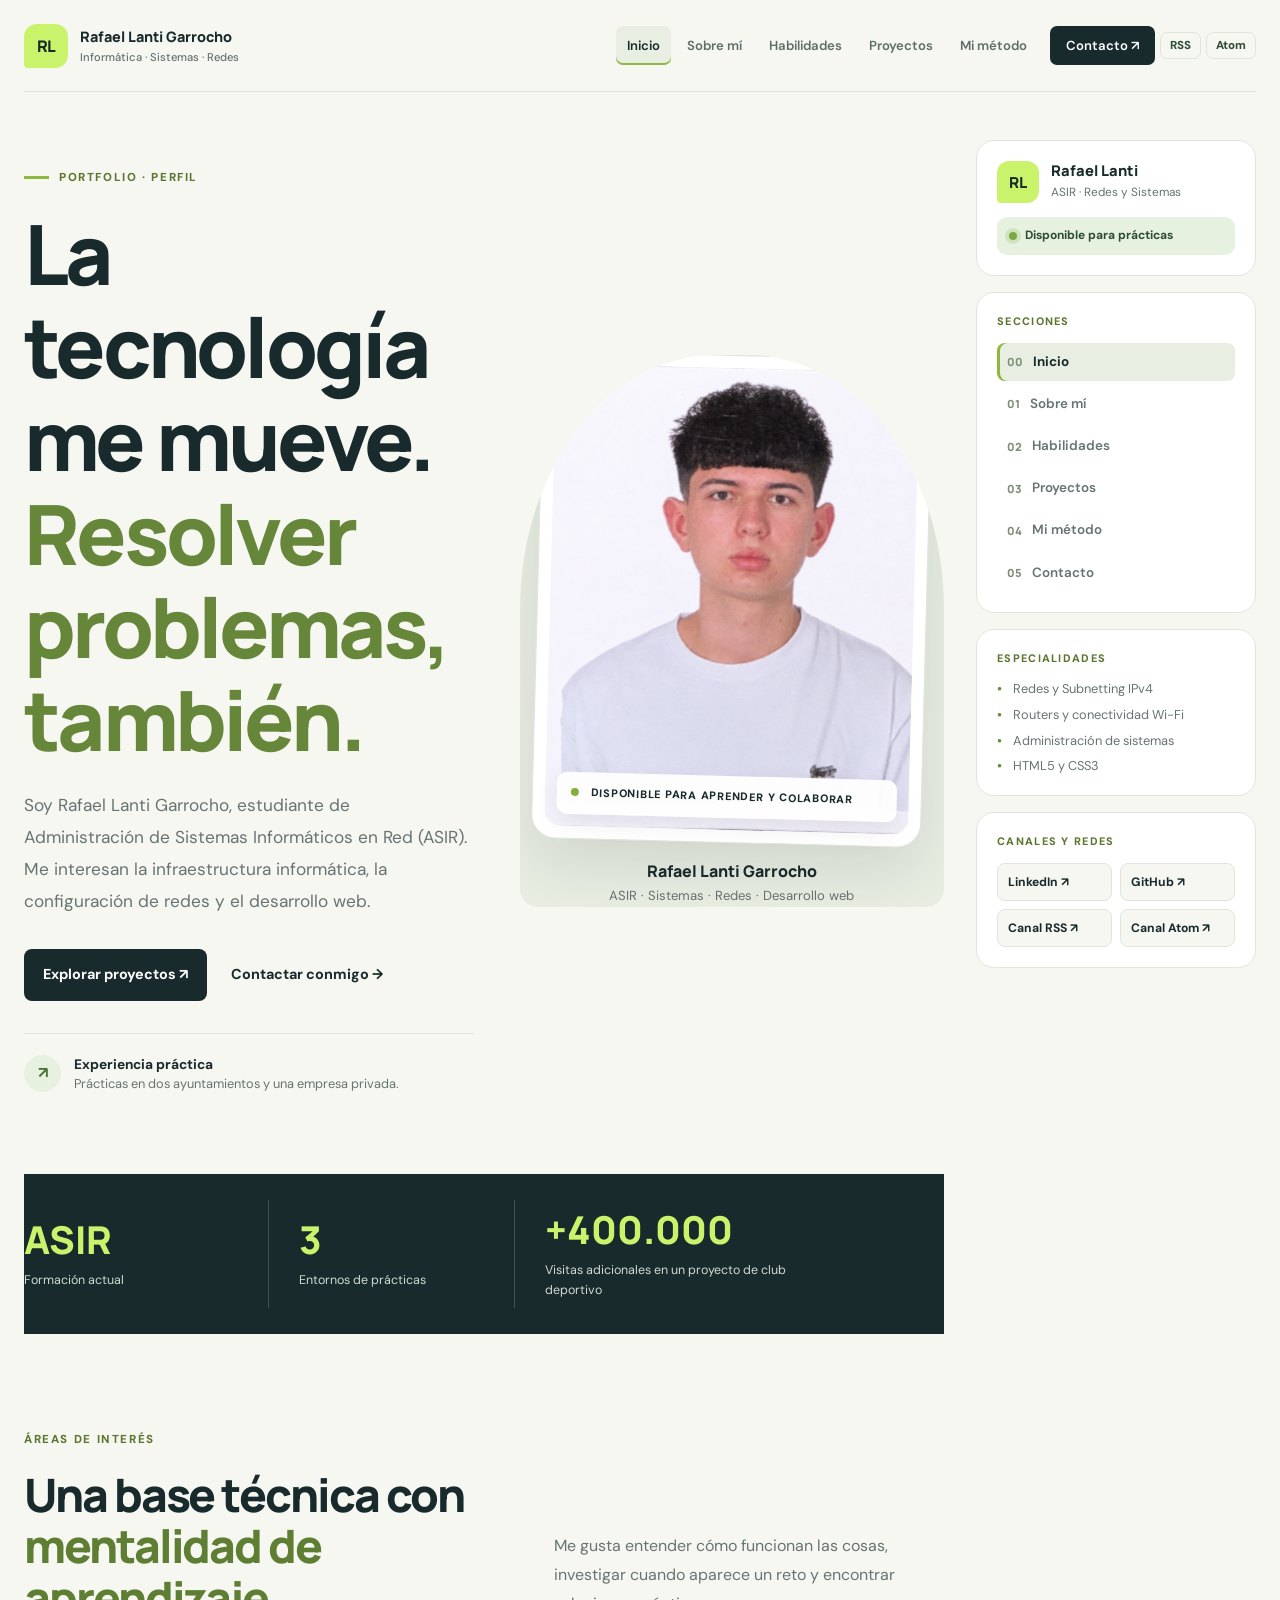
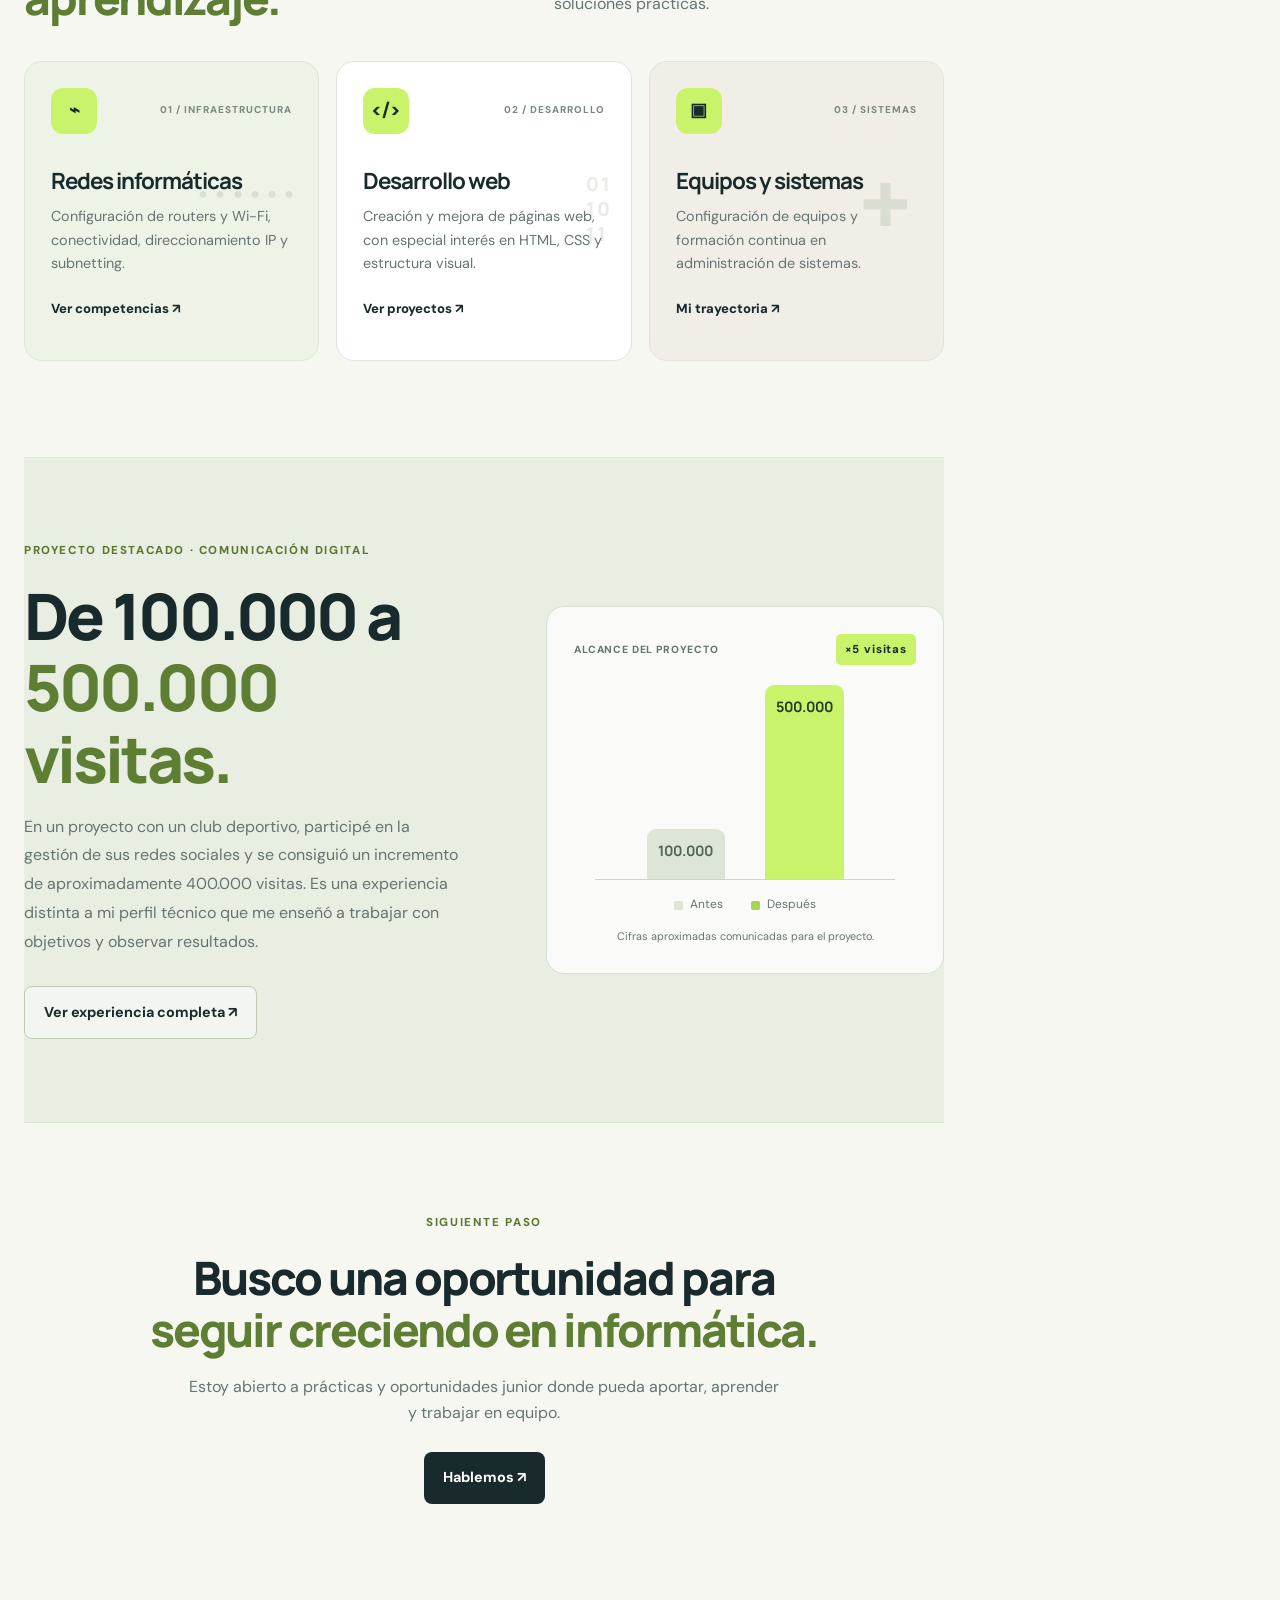
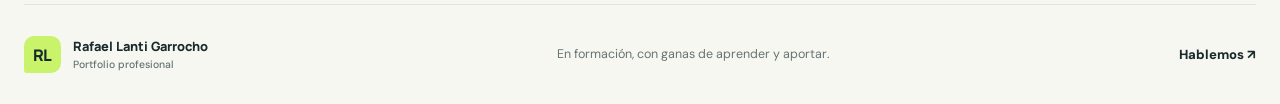
==== index.html @ fdefc6be "Add files via upload" ====
<!doctype html>
<html lang="es">
  <head>
    <meta charset="UTF-8" />
    <meta name="viewport" content="width=device-width, initial-scale=1.0" />
    <meta
      name="description"
      content="Portfolio de Rafael Lanti Garrocho, estudiante de ASIR interesado en sistemas, redes informáticas y desarrollo web." />
    <title>Inicio | Rafael Lanti Garrocho</title>
    <link rel="stylesheet" href="css/styles.css" />
    <link rel="stylesheet" href="css/index.css" />
    <link rel="alternate" type="application/rss+xml" title="RSS - Portfolio de Rafael Lanti Garrocho" href="rss.xml" />
    <link rel="alternate" type="application/atom+xml" title="Atom - Portfolio de Rafael Lanti Garrocho" href="atom.xml" />
    
  </head>
  <body>
    <header class="cabecera-sitio">
      <a class="marca" href="index.html"
        ><span class="simbolo-marca">RL</span
        ><span class="nombre-marca">Rafael Lanti Garrocho<small>Informática · Sistemas · Redes</small></span></a
      >
      <nav class="navegacion" aria-label="Navegación principal">
        <a href="index.html" class="activo">Inicio</a><a href="sobre-mi.html" class="">Sobre mí</a
        ><a href="habilidades.html" class="">Habilidades</a><a href="proyectos.html" class="">Proyectos</a
        ><a href="proceso.html" class="">Mi método</a><a class="contacto-navegacion" href="contacto.html">Contacto ↗</a>
        <a class="enlace-canales" href="rss.xml" type="application/rss+xml" aria-label="Abrir RSS">RSS</a>
        <a class="enlace-canales" href="atom.xml" type="application/atom+xml" aria-label="Abrir Atom">Atom</a>
      </nav>
    </header>
    <div class="estructura-pagina">
        <main class="contenido-principal">
      <section class="portada contenedor">
        <div class="texto-portada">
          <p class="antetitulo"><i></i> PORTFOLIO · PERFIL </p>
          <h1>La tecnología me mueve.<br /><span>Resolver problemas, también.</span></h1>
          <p class="introduccion-portada">
            Soy Rafael Lanti Garrocho, estudiante de Administración de Sistemas Informáticos en Red (ASIR). Me interesan
            la infraestructura informática, la configuración de redes y el desarrollo web.
          </p>
          <div class="botones-portada">
            <a class="boton boton-oscuro" href="proyectos.html">Explorar proyectos ↗</a
            ><a class="enlace-texto" href="contacto.html">Contactar conmigo →</a>
          </div>
          <div class="prueba-portada">
            <span class="icono-prueba">↗</span>
            <p><strong>Experiencia práctica</strong><br />Prácticas en dos ayuntamientos y una empresa privada.</p>
          </div>
        </div>
        <div class="visual-portada retrato-portada">
          <div class="marco-retrato">
            
            <!-- Sustituye la ruta por el nombre de tu foto. Guarda la imagen en la carpeta images. -->
            <img class="foto-perfil" src="imagenes/imagen-mia.png" alt="Fotografía de Rafael Lanti Garrocho" />
            <div class="pie-retrato"><span class="punto-retrato"></span> DISPONIBLE PARA APRENDER Y COLABORAR</div>
          </div>
          <div class="nota-retrato">
            <strong>Rafael Lanti Garrocho</strong><span>ASIR · Sistemas · Redes · Desarrollo web</span>
          </div>
        </div>
      </section>
      <section class="franja-estadisticas">
        <div class="contenedor rejilla-estadisticas">
          <div class="dato-estadistico"><strong>ASIR</strong><span>Formación actual</span></div>
          <div class="dato-estadistico"><strong>3</strong><span>Entornos de prácticas</span></div>
          <div class="dato-estadistico">
            <strong>+400.000</strong><span>Visitas adicionales en un proyecto de club deportivo</span>
          </div>
        </div>
      </section>
      <section class="seccion contenedor">
        <div class="introduccion-seccion">
          <div>
            <p class="antetitulo">ÁREAS DE INTERÉS</p>
            <h2>Una base técnica con<br /><span>mentalidad de aprendizaje.</span></h2>
          </div>
          <p>
            Me gusta entender cómo funcionan las cosas, investigar cuando aparece un reto y encontrar soluciones
            prácticas.
          </p>
        </div>
        <div class="rejilla-areas">
          <article class="tarjeta-area area-redes">
            <div class="cabecera-area"><span class="icono-area">⌁</span><small>01 / INFRAESTRUCTURA</small></div>
            <h3>Redes informáticas</h3>
            <p>Configuración de routers y Wi-Fi, conectividad, direccionamiento IP y subnetting.</p>
            <a href="habilidades.html">Ver competencias ↗</a><span class="decoracion-tarjeta">······</span>
          </article>
          <article class="tarjeta-area area-desarrollo-web">
            <div class="cabecera-area"><span class="icono-area">&lt;/&gt;</span><small>02 / DESARROLLO</small></div>
            <h3>Desarrollo web</h3>
            <p>Creación y mejora de páginas web, con especial interés en HTML, CSS y estructura visual.</p>
            <a href="proyectos.html">Ver proyectos ↗</a
            ><span class="decoracion-tarjeta decoracion-web">01<br />10<br />11</span>
          </article>
          <article class="tarjeta-area area-sistemas">
            <div class="cabecera-area"><span class="icono-area">▣</span><small>03 / SISTEMAS</small></div>
            <h3>Equipos y sistemas</h3>
            <p>Configuración de equipos y formación continua en administración de sistemas.</p>
            <a href="sobre-mi.html">Mi trayectoria ↗</a><span class="decoracion-tarjeta decoracion-sistemas">+</span>
          </article>
        </div>
      </section>
      <section class="proyecto-destacado">
        <div class="contenedor distribucion-destacado">
          <div>
            <p class="antetitulo">PROYECTO DESTACADO · COMUNICACIÓN DIGITAL</p>
            <h2>De 100.000 a<br /><span>500.000 visitas.</span></h2>
            <p>
              En un proyecto con un club deportivo, participé en la gestión de sus redes sociales y se consiguió un
              incremento de aproximadamente 400.000 visitas. Es una experiencia distinta a mi perfil técnico que me
              enseñó a trabajar con objetivos y observar resultados.
            </p>
            <a class="boton boton-contorno" href="proyectos.html">Ver experiencia completa ↗</a>
          </div>
          <div class="visual-destacado">
            <div class="cabecera-grafico"><span>ALCANCE DEL PROYECTO</span><b>×5 visitas</b></div>
            <div class="grafico">
              <div class="barra-grafico barra-antes"><strong>100.000</strong></div>
              <div class="barra-grafico barra-despues"><strong>500.000</strong></div>
              <i></i>
            </div>
            <div class="leyenda-grafico">
              <span><i></i> Antes</span><span><i></i> Después</span>
            </div>
            <p class="nota-grafico">Cifras aproximadas comunicadas para el proyecto.</p>
          </div>
        </div>
      </section>
      <section class="seccion contenedor llamada-final">
        <p class="antetitulo">SIGUIENTE PASO</p>
        <h2>Busco una oportunidad para<br /><span>seguir creciendo en informática.</span></h2>
        <p>Estoy abierto a prácticas y oportunidades junior donde pueda aportar, aprender y trabajar en equipo.</p>
        <a class="boton boton-oscuro" href="contacto.html">Hablemos ↗</a>
      </section>
            </main>
        <aside class="barra-lateral" aria-label="Barra lateral de acceso rápido">
            <div class="tarjeta-lateral">
                <div class="perfil-lateral">
                    <span class="avatar-lateral">RL</span>
                    <div class="datos-lateral">
                        <strong>Rafael Lanti</strong>
                        <small>ASIR · Redes y Sistemas</small>
                    </div>
                </div>
                <div class="estado-lateral">
                    <span class="punto-estado"></span>
                    <span>Disponible para prácticas</span>
                </div>
            </div>

            <div class="tarjeta-lateral">
                <p class="titulo-lateral">SECCIONES</p>
                <nav class="menu-lateral" aria-label="Menú lateral">
                    <a href="index.html" class="activo-lateral"><span>00</span> Inicio</a>
                    <a href="sobre-mi.html"><span>01</span> Sobre mí</a>
                    <a href="habilidades.html"><span>02</span> Habilidades</a>
                    <a href="proyectos.html"><span>03</span> Proyectos</a>
                    <a href="proceso.html"><span>04</span> Mi método</a>
                    <a href="contacto.html"><span>05</span> Contacto</a>
                </nav>
            </div>

            <div class="tarjeta-lateral">
                <p class="titulo-lateral">ESPECIALIDADES</p>
                <ul class="lista-lateral">
                    <li>Redes y Subnetting IPv4</li>
                    <li>Routers y conectividad Wi-Fi</li>
                    <li>Administración de sistemas</li>
                    <li>HTML5 y CSS3</li>
                </ul>
            </div>

            <div class="tarjeta-lateral">
                <p class="titulo-lateral">CANALES Y REDES</p>
                <div class="enlaces-lateral">
                    <a href="https://www.linkedin.com/in/rafael-lanti-garrocho-1a99183ab?utm_source=share_via&utm_content=profile&utm_medium=member_ios" target="_blank" rel="noopener noreferrer">LinkedIn ↗</a>
                    <a href="https://github.com/" target="_blank" rel="noopener noreferrer">GitHub ↗</a>
                    <a href="rss.xml">Canal RSS ↗</a>
                    <a href="atom.xml">Canal Atom ↗</a>
                </div>
            </div>
        </aside>
    </div>
    <footer class="pie-sitio">
      <a class="marca" href="index.html"
        ><span class="simbolo-marca">RL</span
        ><span class="nombre-marca">Rafael Lanti Garrocho<small>Portfolio profesional</small></span></a
      >
      <p>En formación, con ganas de aprender y aportar.</p>
      <a href="contacto.html">Hablemos ↗</a>
    </footer>
  </body>
</html>
---- css/styles.css ----
/* ESTILOS GENERALES COMPARTIDOS
   Aquí solo se definen la base visual, colores, tipografía y elementos comunes. */
/* Estilos compartidos. Edita las variables para cambiar la paleta. */
@import url("https://fonts.googleapis.com/css2?family=DM+Sans:wght@400;500;600;700&family=Manrope:wght@400;500;600;700;800&display=swap");
/* PERSONALIZACION RAPIDA
   Cambia estos valores para modificar los colores, el ancho general y las esquinas.
   Los estilos comunes estan aqui; los estilos de cada pagina estan en su CSS correspondiente.
*/
:root {
   --fondo-pagina: #f7f7f2;
   --blanco: #fff;
   --texto-principal: #182a2b;
   --texto-secundario: #667473;
   --verde: #c9f36b;
   --verde-oscuro: #2d4c35;
   --verde-claro: #e6f2df;
   --borde: #dfe5dc;
   --fondo-suave: #eef1e9;
   --ancho-maximo: 1160px;
   --radio-borde: 18px;
}
* {
   box-sizing: border-box;
}
html {
   scroll-behavior: smooth;
}
body {
   margin: 0;
   color: var(--texto-principal);
   background: var(--fondo-pagina);
   font-family: "DM Sans", sans-serif;
   line-height: 1.65;
   -webkit-font-smoothing: antialiased;
}
a {
   color: inherit;
   text-decoration: none;
}
a:focus-visible {
   outline: 3px solid #799e37;
   outline-offset: 4px;
}
p {
   color: var(--texto-secundario);
   margin-top: 0;
}
h1,
h2,
h3 {
   font-family: "Manrope", sans-serif;
   line-height: 1.12;
   letter-spacing: -0.045em;
   margin-top: 0;
}
h1 {
   font-size: clamp(2.8rem, 6.5vw, 5.5rem);
   font-weight: 800;
   margin-bottom: 24px;
}
h2 {
   font-size: clamp(1.9rem, 3.6vw, 3.15rem);
   font-weight: 800;
   margin-bottom: 18px;
}
h3 {
   font-size: 1.35rem;
   margin-bottom: 12px;
}
.contenedor {
   width: min(var(--ancho-maximo), calc(100% - 48px));
   margin-inline: auto;
}
.antetitulo {
   display: flex;
   align-items: center;
   gap: 10px;
   color: #5c762f;
   font-size: 0.72rem;
   font-weight: 800;
   letter-spacing: 0.14em;
   margin: 0 0 20px;
}
.antetitulo i {
   width: 25px;
   height: 3px;
   background: #8db83f;
   display: inline-block;
}
h1 span,
h2 span {
   color: #5e7e34;
}
/* Navegación */
.cabecera-sitio {
   width: min(var(--ancho-maximo), calc(100% - 48px));
   min-height: 92px;
   margin: auto;
   display: flex;
   align-items: center;
   justify-content: space-between;
   gap: 30px;
   border-bottom: 1px solid var(--borde);
}
.marca {
   display: inline-flex;
   align-items: center;
   gap: 12px;
   flex-shrink: 0;
}
.simbolo-marca {
   display: grid;
   place-items: center;
   width: 44px;
   height: 44px;
   background: var(--verde);
   color: var(--texto-principal);
   font:
      800 1rem "Manrope",
      sans-serif;
   border-radius: 13px 13px 13px 4px;
   letter-spacing: -0.06em;
}
.nombre-marca {
   font:
      800 0.9rem "Manrope",
      sans-serif;
   line-height: 1.25;
}
.nombre-marca small {
   display: block;
   margin-top: 4px;
   font:
      500 0.7rem "DM Sans",
      sans-serif;
   color: var(--texto-secundario);
}
.navegacion {
   display: flex;
   align-items: center;
   justify-content: flex-end;
   flex-wrap: wrap;
   gap: 5px;
}
.navegacion a {
   padding: 9px 11px;
   color: #5e6d69;
   font-size: 0.82rem;
   font-weight: 600;
   border-radius: 7px;
   transition: 0.2s;
}
.navegacion a:hover,
.navegacion a.activo {
   color: var(--texto-principal);
   background: #e9eee3;
}
.navegacion a.activo {
   box-shadow: inset 0 -2px #91b747;
}
.navegacion .contacto-navegacion {
   background: var(--texto-principal);
   color: white;
   padding-inline: 16px;
   margin-left: 7px;
}
.navegacion .contacto-navegacion:hover {
   background: #36514b;
}

/* Páginas interiores */
.portada-interior {
   padding-block: 76px 28px;
}
.portada-interior h1 {
   font-size: clamp(2.8rem, 6vw, 5rem);
}
.introduccion-interior {
   max-width: 720px;
   font-size: 1.08rem;
   line-height: 1.85;
}

/* Pie de página */
.pie-sitio {
   width: min(var(--ancho-maximo), calc(100% - 48px));
   min-height: 100px;
   margin: auto;
   display: flex;
   align-items: center;
   justify-content: space-between;
   gap: 22px;
   border-top: 1px solid var(--borde);
}
.pie-sitio .simbolo-marca {
   width: 37px;
   height: 37px;
   border-radius: 10px 10px 10px 3px;
}
.pie-sitio .nombre-marca {
   font-size: 0.8rem;
}
.pie-sitio .nombre-marca small {
   font-size: 0.65rem;
}
.pie-sitio > p {
   margin: 0;
   font-size: 0.78rem;
}
.pie-sitio > a:last-child {
   font-size: 0.82rem;
   font-weight: 800;
}

@media  (max-width: 960px)  {
  .cabecera-sitio { align-items: flex-start;
      flex-direction: column;
      justify-content: center;
      padding-block: 20px;
      gap: 17px; }
  .navegacion { justify-content: flex-start; }
}

@media  (max-width: 680px)  {
  .contenedor,
   .cabecera-sitio,
   .pie-sitio { width: calc(100% - 32px); }
  .cabecera-sitio { min-height: auto; }
  .navegacion { gap: 3px; }
  .navegacion a { padding: 8px;
      font-size: 0.76rem; }
  .navegacion .contacto-navegacion { margin-left: 0; }
  .seccion { padding-block: 66px; }
  .introduccion-seccion { display: block; }
  .introduccion-seccion > p { margin-top: 20px; }
  .portada-interior { padding-block: 52px 20px; }
  .pie-sitio { flex-wrap: wrap;
      padding-block: 20px; }
  .pie-sitio > p { order: 3;
      width: 100%; }
}

@media  (max-width: 760px)  {
  .marco-retrato { width: min(82%, 340px); }
  .foto-perfil { min-height: 300px; }
}


/* Accesos a los canales RSS y Atom en la navegación del inicio */
.navegacion .enlace-canales {
   padding: 7px 9px;
   border: 1px solid var(--borde);
   color: var(--verde-oscuro);
   font-size: 0.72rem;
   font-weight: 800;
   line-height: 1;
}
.navegacion .enlace-canales:hover {
   background: var(--verde);
   border-color: var(--verde);
}


/* Estructura con barra lateral común en todas las páginas */
.estructura-pagina {
   width: min(1380px, calc(100% - 48px));
   margin-inline: auto;
   display: grid;
   grid-template-columns: minmax(0, 1fr) 280px;
   gap: 32px;
   align-items: start;
}
.contenido-principal {
   min-width: 0;
}
.contenido-principal .contenedor {
   width: 100%;
}
.barra-lateral {
   position: sticky;
   top: 24px;
   margin-block: 48px;
   display: flex;
   flex-direction: column;
   gap: 16px;
}
.tarjeta-lateral {
   padding: 20px;
   background: var(--blanco);
   border: 1px solid var(--borde);
   border-radius: var(--radio-borde);
}
.perfil-lateral {
   display: flex;
   align-items: center;
   gap: 12px;
   margin-bottom: 14px;
}
.avatar-lateral {
   display: grid;
   place-items: center;
   width: 42px;
   height: 42px;
   flex-shrink: 0;
   border-radius: 12px 12px 12px 4px;
   background: var(--verde);
   color: var(--texto-principal);
   font:
      800 0.95rem "Manrope",
      sans-serif;
}
.datos-lateral strong {
   display: block;
   font:
      800 0.92rem "Manrope",
      sans-serif;
   line-height: 1.2;
}
.datos-lateral small {
   display: block;
   margin-top: 3px;
   color: var(--texto-secundario);
   font-size: 0.74rem;
}
.estado-lateral {
   display: flex;
   align-items: center;
   gap: 8px;
   padding: 9px 12px;
   border-radius: 10px;
   background: var(--verde-claro);
   color: var(--verde-oscuro);
   font-size: 0.75rem;
   font-weight: 700;
}
.punto-estado {
   width: 8px;
   height: 8px;
   flex-shrink: 0;
   border-radius: 50%;
   background: #7da742;
   box-shadow: 0 0 0 4px rgba(125, 167, 66, 0.2);
}
.titulo-lateral {
   margin: 0 0 12px;
   color: #5c762f;
   font-size: 0.68rem;
   font-weight: 800;
   letter-spacing: 0.12em;
}
.menu-lateral {
   display: flex;
   flex-direction: column;
   gap: 4px;
}
.menu-lateral a {
   display: flex;
   align-items: center;
   gap: 10px;
   padding: 8px 10px;
   border-radius: 8px;
   color: var(--texto-secundario);
   font-size: 0.84rem;
   font-weight: 600;
   transition:
      background 0.2s,
      color 0.2s;
}
.menu-lateral a span {
   font:
      800 0.7rem "Manrope",
      sans-serif;
   color: #7c8d77;
}
.menu-lateral a:hover,
.menu-lateral a.activo-lateral {
   background: #e9eee3;
   color: var(--texto-principal);
}
.menu-lateral a.activo-lateral {
   font-weight: 700;
   box-shadow: inset 3px 0 0 #8db83f;
}
.lista-lateral {
   list-style: none;
   margin: 0;
   padding: 0;
   display: flex;
   flex-direction: column;
   gap: 8px;
}
.lista-lateral li {
   position: relative;
   padding-left: 16px;
   color: var(--texto-secundario);
   font-size: 0.8rem;
   line-height: 1.4;
}
.lista-lateral li::before {
   content: "•";
   position: absolute;
   left: 0;
   color: #688b37;
   font-weight: 800;
}
.enlaces-lateral {
   display: grid;
   grid-template-columns: 1fr 1fr;
   gap: 8px;
}
.enlaces-lateral a {
   display: flex;
   align-items: center;
   justify-content: space-between;
   padding: 8px 10px;
   border: 1px solid var(--borde);
   border-radius: 8px;
   background: var(--fondo-pagina);
   color: var(--texto-principal);
   font-size: 0.76rem;
   font-weight: 700;
   transition:
      background 0.2s,
      border-color 0.2s;
}
.enlaces-lateral a:hover {
   background: var(--verde);
   border-color: var(--verde);
}
.cabecera-sitio,
.pie-sitio {
   width: min(1380px, calc(100% - 48px));
}

@media (max-width: 1060px) {
   .estructura-pagina {
      grid-template-columns: 1fr;
   }
   .barra-lateral {
      position: static;
      margin-top: 0;
      margin-bottom: 56px;
      display: grid;
      grid-template-columns: repeat(2, 1fr);
   }
}

@media (max-width: 680px) {
   .estructura-pagina,
   .cabecera-sitio,
   .pie-sitio {
      width: calc(100% - 32px);
   }
   .barra-lateral {
      grid-template-columns: 1fr;
      margin-bottom: 40px;
   }
}

/* AJUSTES ADICIONALES PARA MOVILES */
@media (max-width: 680px) {
   body {
      overflow-x: hidden;
   }

   .contenedor,
   .estructura-pagina,
   .cabecera-sitio,
   .pie-sitio {
      max-width: 100%;
   }

   .cabecera-sitio {
      align-items: stretch;
   }

   .navegacion {
      width: 100%;
      justify-content: flex-start;
      gap: 4px;
   }

   .navegacion a {
      padding: 8px 9px;
      font-size: 0.75rem;
   }

   .navegacion .enlace-canales {
      font-size: 0.68rem;
   }

   .estructura-pagina {
      gap: 12px;
   }

   .contenido-principal,
   .contenido-principal .contenedor,
   .barra-lateral,
   .tarjeta-lateral {
      min-width: 0;
   }

   .barra-lateral {
      display: grid;
      grid-template-columns: 1fr;
      gap: 12px;
   }

   .tarjeta-lateral {
      padding: 17px;
   }

   .portada-interior h1 {
      font-size: clamp(2.3rem, 10vw, 3.5rem);
      overflow-wrap: anywhere;
   }

   .introduccion-interior {
      font-size: 0.98rem;
      line-height: 1.7;
   }

   .pie-sitio {
      align-items: flex-start;
      gap: 14px;
   }

   img,
   svg,
   video,
   iframe {
      max-width: 100%;
   }

   p,
   li,
   a,
   strong,
   small {
      overflow-wrap: anywhere;
   }
}

@media (max-width: 380px) {
   .contenedor,
   .cabecera-sitio,
   .pie-sitio,
   .estructura-pagina {
      width: calc(100% - 24px);
   }

   .navegacion a {
      padding: 7px;
      font-size: 0.7rem;
   }

   .nombre-marca {
      font-size: 0.82rem;
   }
}
---- css/index.css ----
/* Estilos específicos de esta página */

/* Inicio */
.portada {
   display: grid;
   grid-template-columns: 1.03fr 0.97fr;
   gap: 45px;
   align-items: center;
   padding-block: 76px 80px;
   min-height: 610px;
}
.portada h1 span {
   color: #66863a;
}
.introduccion-portada {
   max-width: 570px;
   font-size: 1.08rem;
   line-height: 1.85;
}
.botones-portada {
   display: flex;
   align-items: center;
   flex-wrap: wrap;
   gap: 24px;
   margin: 31px 0 32px;
}
.boton {
   display: inline-flex;
   align-items: center;
   justify-content: center;
   gap: 20px;
   padding: 14px 19px;
   border-radius: 8px;
   font-size: 0.9rem;
   font-weight: 700;
   transition:
      transform 0.2s,
      background 0.2s;
}
.boton:hover {
   transform: translateY(-2px);
}
.boton-oscuro {
   background: var(--texto-principal);
   color: white;
}
.boton-oscuro:hover {
   background: #35504a;
}
.enlace-texto {
   font-size: 0.9rem;
   font-weight: 700;
}
.enlace-texto:hover {
   color: #5e7e34;
}
.prueba-portada {
   display: flex;
   gap: 13px;
   align-items: center;
   border-top: 1px solid var(--borde);
   padding-top: 20px;
   max-width: 470px;
}
.icono-prueba {
   display: grid;
   place-items: center;
   width: 37px;
   height: 37px;
   flex-shrink: 0;
   border-radius: 50%;
   background: var(--verde-claro);
   color: #4e7030;
   font-weight: 700;
}
.prueba-portada p {
   font-size: 0.8rem;
   line-height: 1.5;
   margin: 0;
}
.prueba-portada strong {
   color: var(--texto-principal);
   font-size: 0.86rem;
}
.visual-portada {
   position: relative;
   min-height: 440px;
   display: grid;
   place-items: center;
   background: #e9eee3;
   border-radius: 46% 46% 18px 18px;
   overflow: hidden;
}
.etiqueta-visual {
   position: absolute;
   z-index: 3;
   display: flex;
   align-items: center;
   gap: 8px;
   font-size: 0.62rem;
   font-weight: 800;
   letter-spacing: 0.12em;
   color: #66766b;
}
.etiqueta-superior {
   top: 25px;
   left: 28px;
}
.etiqueta-inferior {
   bottom: 23px;
   left: 28px;
}
.etiqueta-visual i {
   width: 7px;
   height: 7px;
   border-radius: 50%;
   background: #7fa640;
   box-shadow: 0 0 0 4px #d8e5ca;
}
.ilustracion-red {
   width: 100%;
   height: 370px;
   position: relative;
}
.anillo-red {
   position: absolute;
   border: 1px solid rgba(62, 91, 68, 0.17);
   border-radius: 50%;
   left: 50%;
   top: 50%;
   transform: translate(-50%, -50%);
}
.anillo-a {
   width: 285px;
   height: 285px;
}
.anillo-b {
   width: 205px;
   height: 205px;
   border-style: dashed;
}
.centro-red {
   position: absolute;
   left: 50%;
   top: 50%;
   transform: translate(-50%, -50%);
   width: 90px;
   height: 90px;
   border-radius: 50%;
   background: var(--texto-principal);
   display: flex;
   align-items: center;
   justify-content: center;
   flex-direction: column;
   color: var(--verde);
   box-shadow: 0 12px 30px #182a2b2b;
}
.centro-red b {
   font:
      800 1.55rem "Manrope",
      sans-serif;
   letter-spacing: -0.08em;
}
.centro-red small {
   color: #e0e9dc;
   font-size: 0.5rem;
   letter-spacing: 0.12em;
}
.nodo {
   position: absolute;
   z-index: 2;
   display: flex;
   flex-direction: column;
   justify-content: center;
   align-items: center;
   width: 104px;
   height: 98px;
   border-radius: 14px;
   border: 1px solid #2c463326;
   background: #fffffff0;
   box-shadow: 0 12px 24px #2a3e2a12;
}
.nodo > b {
   font-size: 0.68rem;
   letter-spacing: 0.06em;
   margin-top: 4px;
}
.nodo small {
   color: #819087;
   font-size: 0.62rem;
}
.nodo > span {
   color: #577b37;
   font-size: 1.55rem;
   line-height: 1.2;
   font-weight: 700;
}
.nodo-router {
   top: 50px;
   left: calc(50% - 52px);
}
.nodo-wifi {
   top: 143px;
   right: 7%;
}
.nodo-ordenador {
   bottom: 28px;
   left: calc(50% - 52px);
}
.nodo-codigo {
   top: 143px;
   left: 7%;
}
.conexion {
   position: absolute;
   z-index: 0;
   left: 50%;
   top: 50%;
   height: 1px;
   width: 120px;
   transform-origin: left;
   background: repeating-linear-gradient(90deg, #8eaa76 0 5px, transparent 5px 10px);
}
.conexion-uno {
   transform: rotate(-90deg);
   width: 98px;
}
.conexion-dos {
   transform: rotate(0);
   width: 105px;
}
.conexion-tres {
   transform: rotate(90deg);
   width: 98px;
}
.conexion-cuatro {
   transform: rotate(180deg);
   width: 105px;
}
/* Datos y tarjetas */
.franja-estadisticas {
   background: var(--texto-principal);
   color: white;
}
.rejilla-estadisticas {
   display: grid;
   grid-template-columns: 0.8fr 0.8fr 1.4fr;
   padding-block: 26px;
}
.dato-estadistico {
   display: flex;
   flex-direction: column;
   justify-content: center;
   padding: 7px 30px;
   border-right: 1px solid #ffffff2e;
}
.dato-estadistico:first-child {
   padding-left: 0;
}
.dato-estadistico:last-child {
   border: 0;
}
.dato-estadistico strong {
   font:
      800 clamp(1.7rem, 3vw, 2.4rem) "Manrope",
      sans-serif;
   color: var(--verde);
   line-height: 1.2;
}
.dato-estadistico span {
   font-size: 0.78rem;
   color: #d1d9d1;
   margin-top: 7px;
   max-width: 260px;
}
.seccion {
   padding-block: 96px;
}
.introduccion-seccion {
   display: flex;
   justify-content: space-between;
   align-items: end;
   gap: 50px;
   margin-bottom: 37px;
}
.introduccion-seccion h2 {
   margin-bottom: 0;
}
.introduccion-seccion > p {
   max-width: 390px;
   margin-bottom: 5px;
   line-height: 1.8;
}
.rejilla-areas {
   display: grid;
   grid-template-columns: repeat(3, 1fr);
   gap: 17px;
}
.tarjeta-area {
   position: relative;
   overflow: hidden;
   min-height: 300px;
   padding: 26px;
   border-radius: var(--radio-borde);
   background: white;
   border: 1px solid var(--borde);
}
.area-redes {
   background: #edf3e6;
}
.area-desarrollo-web {
   background: #fff;
}
.area-sistemas {
   background: #f0eee6;
}
.cabecera-area {
   display: flex;
   align-items: center;
   justify-content: space-between;
   margin-bottom: 34px;
}
.icono-area {
   display: grid;
   place-items: center;
   width: 46px;
   height: 46px;
   border-radius: 12px;
   background: var(--verde);
   font-size: 1.15rem;
   font-weight: 800;
}
.cabecera-area small {
   color: #7c8980;
   font-size: 0.62rem;
   font-weight: 800;
   letter-spacing: 0.1em;
}
.tarjeta-area h3 {
   font-size: 1.4rem;
   margin-bottom: 12px;
}
.tarjeta-area p {
   font-size: 0.9rem;
   max-width: 300px;
   min-height: 65px;
}
.tarjeta-area > a {
   display: inline-flex;
   gap: 9px;
   font-size: 0.82rem;
   font-weight: 800;
   margin-top: 8px;
}
.tarjeta-area > a:hover {
   color: #66863a;
}
.decoracion-tarjeta {
   position: absolute;
   pointer-events: none;
   color: #45623c1f;
   font:
      800 2.7rem "Manrope",
      sans-serif;
   right: 18px;
   top: 100px;
   letter-spacing: 0.12em;
}
.decoracion-web {
   top: 110px;
   font-size: 1.2rem;
   line-height: 1.3;
}
.decoracion-sistemas {
   top: 75px;
   font-size: 6rem;
}
.proyecto-destacado {
   background: #e8eee1;
   padding-block: 83px;
   border-block: 1px solid #dce5d6;
}
.distribucion-destacado {
   display: grid;
   grid-template-columns: 1fr 0.9fr;
   align-items: center;
   gap: 80px;
}
.distribucion-destacado h2 {
   font-size: clamp(2.7rem, 5vw, 4.6rem);
}
.distribucion-destacado > div:first-child > p:not(.antetitulo) {
   max-width: 510px;
   line-height: 1.8;
}
.boton-contorno {
   margin-top: 13px;
   border: 1px solid #bdcbb5;
   color: var(--texto-principal);
   background: #ffffff80;
}
.visual-destacado {
   padding: 27px;
   border: 1px solid #d6e0d0;
   background: #ffffffcc;
   border-radius: var(--radio-borde);
}
.cabecera-grafico {
   display: flex;
   justify-content: space-between;
   gap: 12px;
   align-items: center;
   color: #66776b;
   font-size: 0.65rem;
   font-weight: 800;
   letter-spacing: 0.08em;
}
.cabecera-grafico b {
   background: var(--verde);
   color: var(--texto-principal);
   padding: 6px 9px;
   border-radius: 5px;
   font-size: 0.72rem;
}
.grafico {
   height: 215px;
   display: flex;
   align-items: end;
   justify-content: center;
   gap: 40px;
   padding: 20px 20px 0;
   position: relative;
}
.barra-grafico {
   position: relative;
   width: 26%;
   min-height: 25px;
   border-radius: 9px 9px 0 0;
   display: flex;
   align-items: flex-start;
   justify-content: center;
   padding-top: 12px;
   font:
      800 0.9rem "Manrope",
      sans-serif;
}
.barra-antes {
   height: 26%;
   background: #dce5d6;
   color: #52654f;
}
.barra-despues {
   height: 100%;
   background: var(--verde);
   color: #253923;
}
.grafico > i {
   position: absolute;
   left: 6%;
   right: 6%;
   bottom: 0;
   height: 1px;
   background: #cbd6c5;
}
.leyenda-grafico {
   display: flex;
   justify-content: center;
   gap: 28px;
   margin-top: 15px;
   font-size: 0.75rem;
   color: var(--texto-secundario);
}
.leyenda-grafico span {
   display: flex;
   align-items: center;
   gap: 7px;
}
.leyenda-grafico i {
   display: inline-block;
   width: 9px;
   height: 9px;
   border-radius: 2px;
   background: #dce5d6;
}
.leyenda-grafico span:last-child i {
   background: #a5d64f;
}
.nota-grafico {
   font-size: 0.68rem;
   text-align: center;
   margin: 13px 0 0;
}
.llamada-final {
   text-align: center;
   padding-block: 90px 100px;
}
.llamada-final .antetitulo {
   justify-content: center;
}
.llamada-final h2 {
   margin-bottom: 18px;
}
.llamada-final > p:not(.antetitulo) {
   max-width: 590px;
   margin: 0 auto 26px;
}
.llamada-final .boton {
   margin: auto;
}

/* FOTO DE PERFIL — Inicio
   Cambia el tamaño desde --tamano-retrato y conserva object-fit: cover
   para que la fotografía rellene el marco sin deformarse. */
.retrato-portada {
   display: flex;
   flex-direction: column;
   align-items: center;
   justify-content: center;
   gap: 18px;
   min-width: 0;
}
.marco-retrato {
   position: relative;
   width: min(100%, 390px);
   aspect-ratio: 4/5;
   padding: 12px;
   background: var(--blanco);
   border: 1px solid var(--borde);
   border-radius: 24px;
   box-shadow: 0 24px 60px rgba(24, 42, 43, 0.12);
   transform: rotate(1.5deg);
}
.foto-perfil {
   display: block;
   width: 100%;
   height: 100%;
   min-height: 360px;
   object-fit: cover;
   object-position: center;
   border-radius: 16px;
   background: var(--fondo-suave);
}
.pie-retrato {
   position: absolute;
   left: 24px;
   right: 24px;
   bottom: 24px;
   padding: 12px 14px;
   border-radius: 10px;
   background: rgba(255, 255, 255, 0.94);
   color: var(--texto-principal);
   font-size: 0.68rem;
   font-weight: 800;
   letter-spacing: 0.07em;
   box-shadow: 0 8px 24px rgba(0, 0, 0, 0.08);
}
.punto-retrato {
   display: inline-block;
   width: 8px;
   height: 8px;
   margin-right: 8px;
   border-radius: 50%;
   background: #83ae3b;
}
.nota-retrato {
   display: flex;
   flex-direction: column;
   gap: 3px;
   text-align: center;
}
.nota-retrato strong {
   font:
      800 1rem "Manrope",
      sans-serif;
}
.nota-retrato span {
   color: var(--texto-secundario);
   font-size: 0.82rem;
}
@media (max-width: 760px) {
   .retrato-portada {
      margin-top: 8px;
   }
   .marco-retrato {
      width: min(82%, 340px);
   }
   .foto-perfil {
      min-height: 300px;
   }
}

@media  (max-width: 960px)  {
  .portada { grid-template-columns: 1fr;
      gap: 35px;
      padding-block: 60px; }
  .texto-portada { max-width: 760px; }
  .visual-portada { min-height: 420px; }
  .distribucion-destacado { gap: 35px; }
}

@media  (max-width: 680px)  {
  .portada { padding-block: 48px; }
  .portada h1,
   .portada-interior h1 { font-size: clamp(2.6rem, 12vw, 4rem); }
  .introduccion-portada,
   .introduccion-interior { font-size: 1rem; }
  .visual-portada { min-height: 365px; }
  .ilustracion-red { transform: scale(0.88); }
  .etiqueta-superior { left: 15px;
      top: 18px; }
  .etiqueta-inferior { left: 15px;
      bottom: 15px;
      font-size: 0.53rem; }
  .nodo { width: 91px;
      height: 87px; }
  .nodo-router,
   .nodo-ordenador { left: calc(50% - 45px); }
  .nodo-router { top: 40px; }
  .nodo-ordenador { bottom: 18px; }
  .nodo-wifi { right: 1%;
      top: 135px; }
  .nodo-codigo { left: 1%;
      top: 135px; }
  .anillo-a { width: 250px;
      height: 250px; }
  .anillo-b { width: 180px;
      height: 180px; }
  .rejilla-estadisticas { grid-template-columns: 1fr;
      padding-block: 12px; }
  .dato-estadistico,
   .dato-estadistico:first-child { padding: 17px 0;
      border-right: 0;
      border-bottom: 1px solid #ffffff26; }
  .dato-estadistico:last-child { border-bottom: 0; }
  .tarjeta-area { min-height: 275px; }
  .visual-destacado { padding: 20px; }
  .grafico { height: 190px;
      gap: 25px; }
  .llamada-final { padding-block: 65px 75px; }
}

@media  (max-width: 760px)  {
  .retrato-portada { margin-top: 8px; }
}

/* Ajustes adicionales para la portada en móviles */
@media (max-width: 680px) {
   .portada {
      grid-template-columns: minmax(0, 1fr);
      gap: 35px;
   }

   .texto-portada,
   .visual-portada,
   .visual-destacado,
   .tarjeta-area {
      min-width: 0;
      max-width: 100%;
   }

   .portada-interior h1,
   .texto-portada h1 {
      overflow-wrap: anywhere;
   }

   .botones-portada {
      flex-wrap: wrap;
   }

   .rejilla-areas {
      grid-template-columns: minmax(0, 1fr);
   }

   .distribucion-destacado {
      grid-template-columns: minmax(0, 1fr);
   }
}
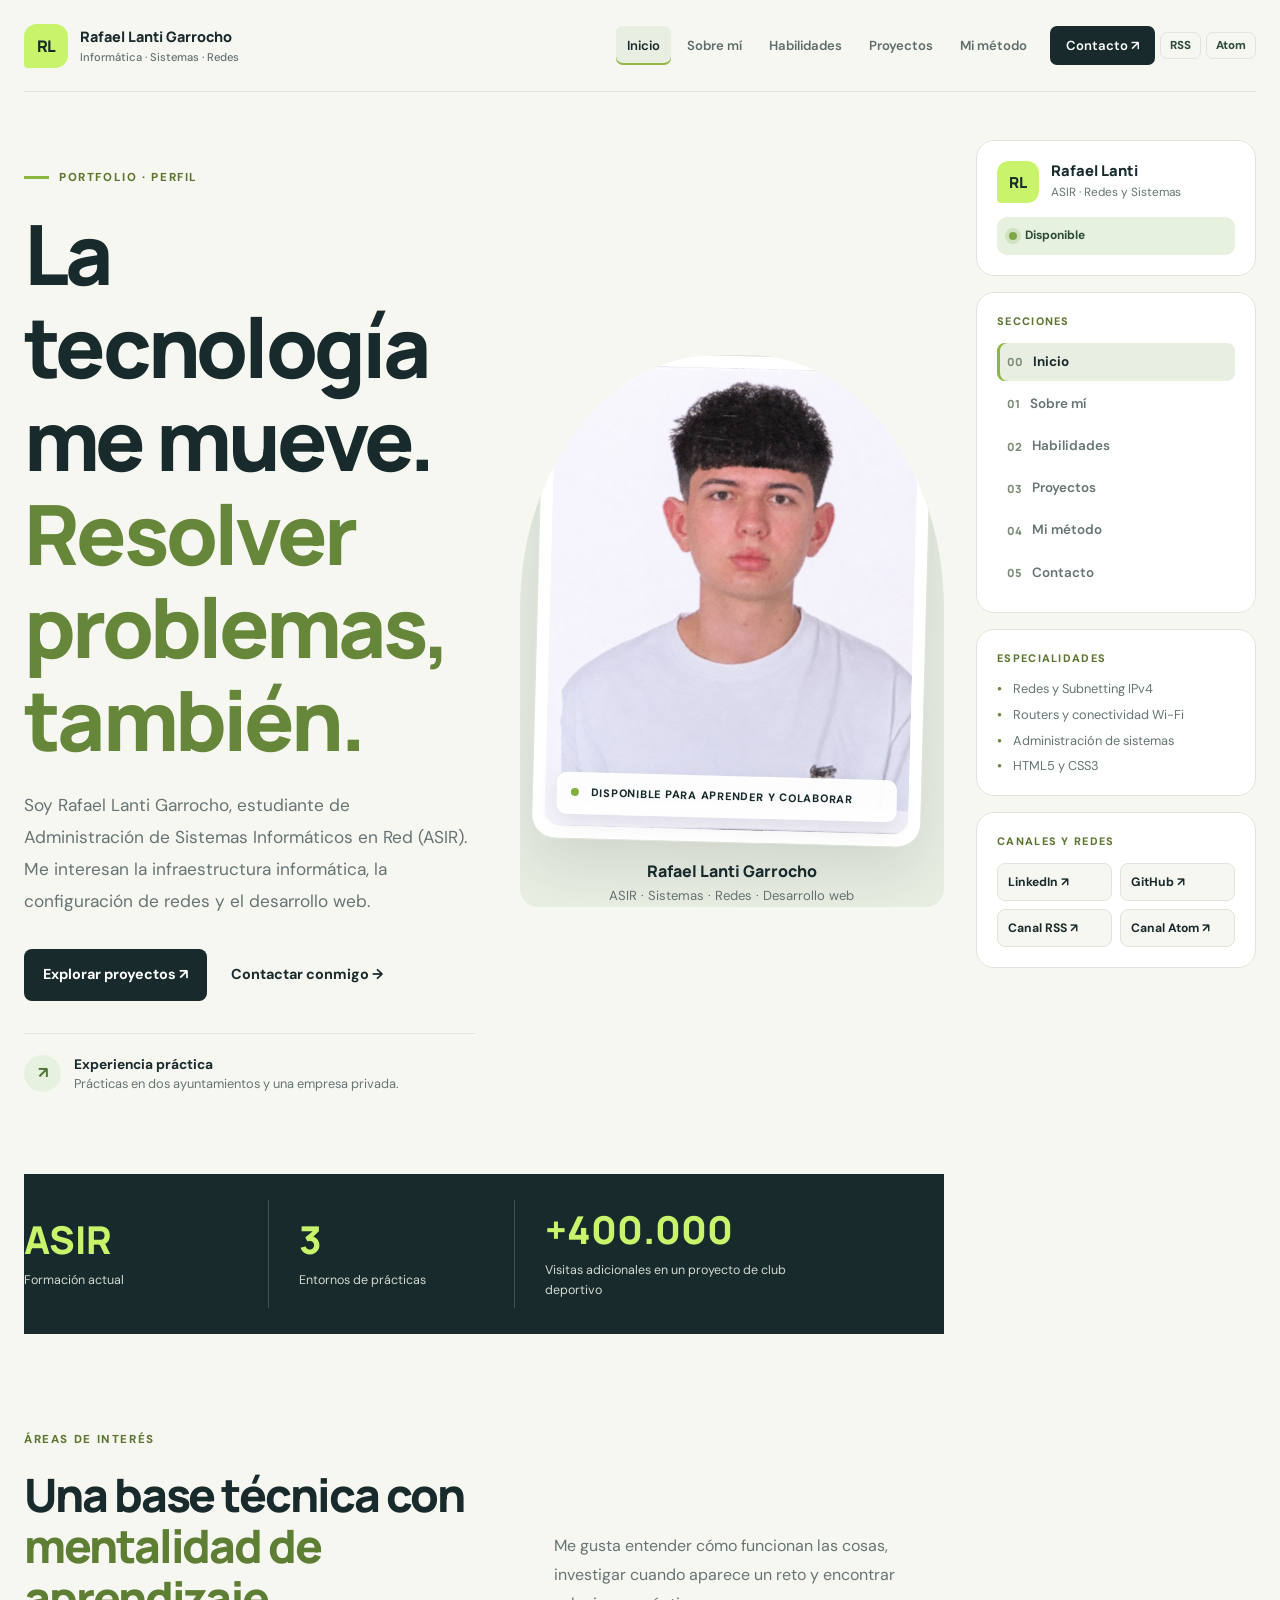
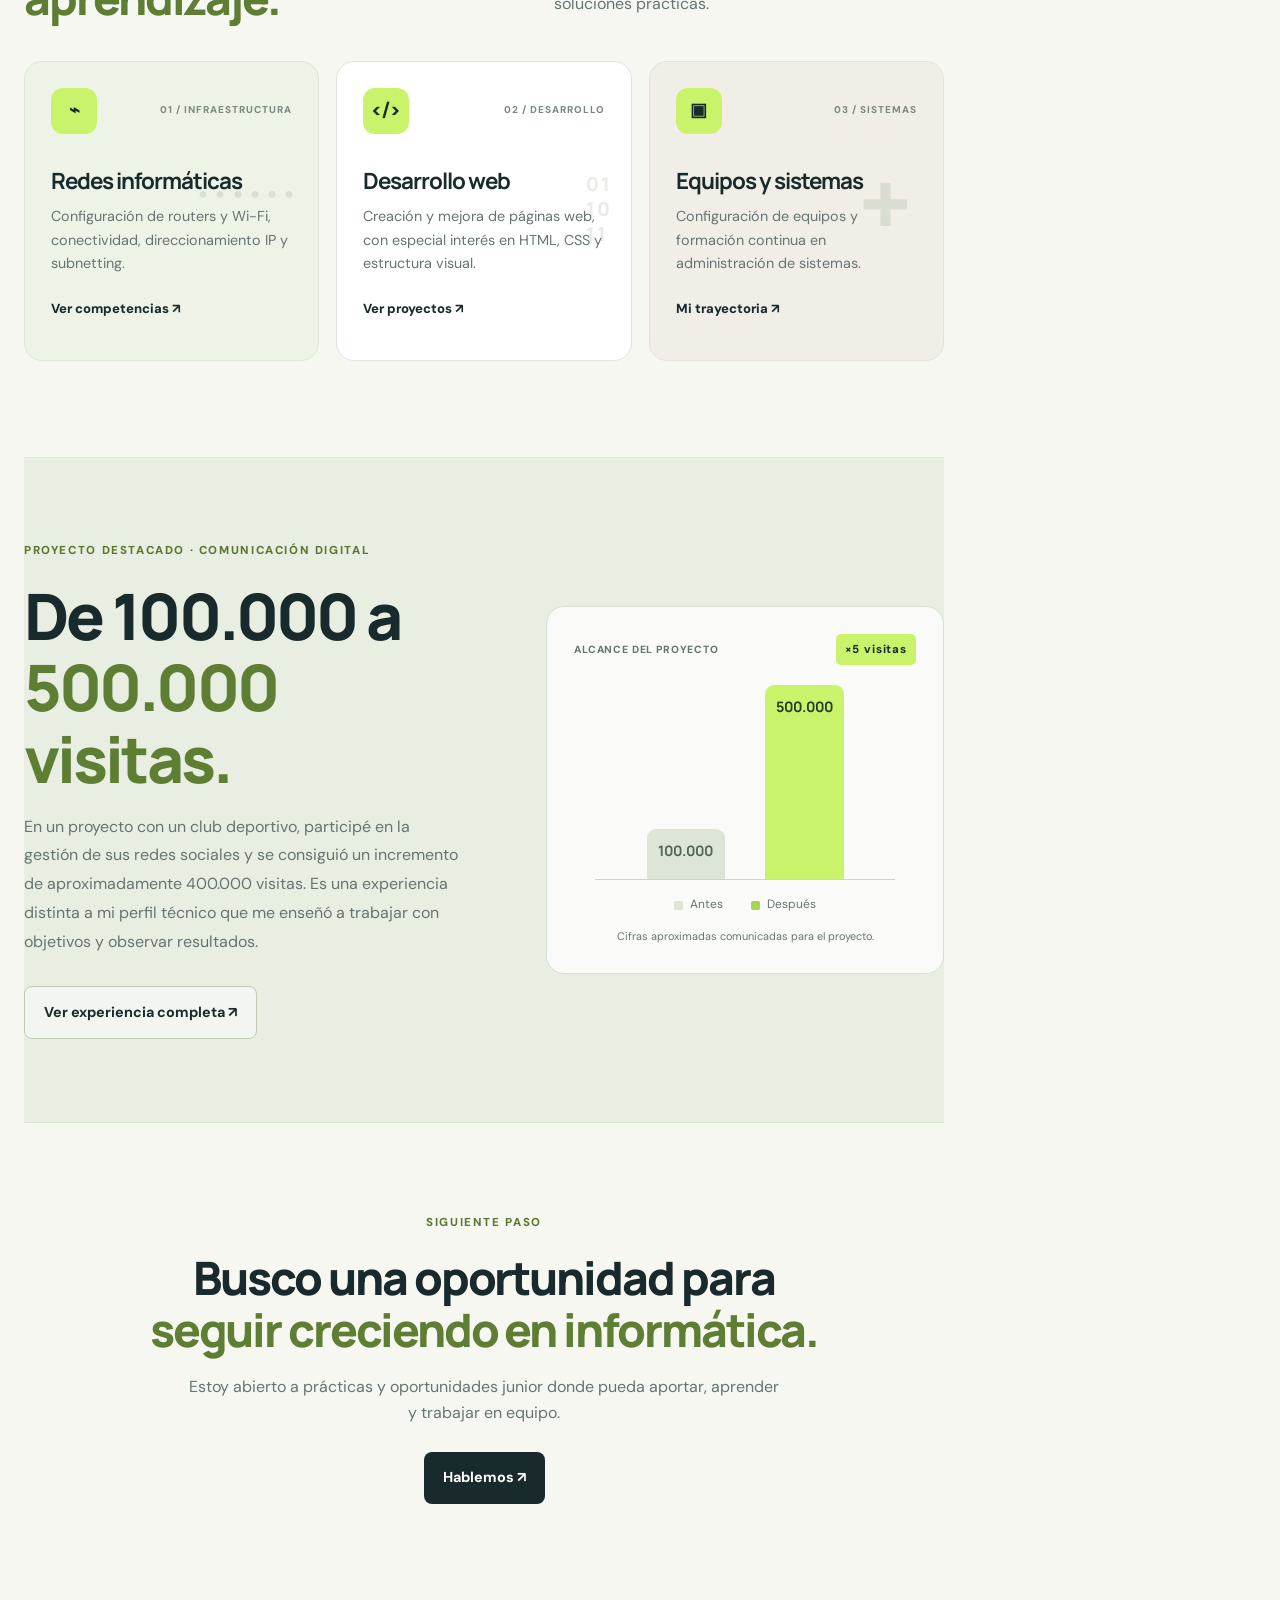
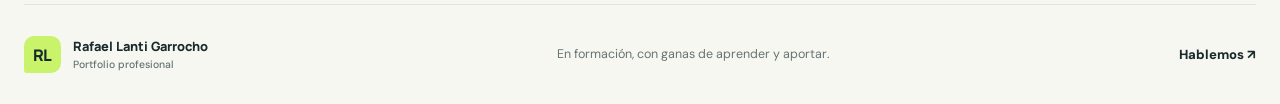
==== commit cf0e4107: "Change status text from 'Disponible para prácticas' to 'Disponible'" ====
--- a/index.html
+++ b/index.html
@@ -144,7 +144,7 @@
                 </div>
                 <div class="estado-lateral">
                     <span class="punto-estado"></span>
-                    <span>Disponible para prácticas</span>
+                    <span>Disponible</span>
                 </div>
             </div>
 
